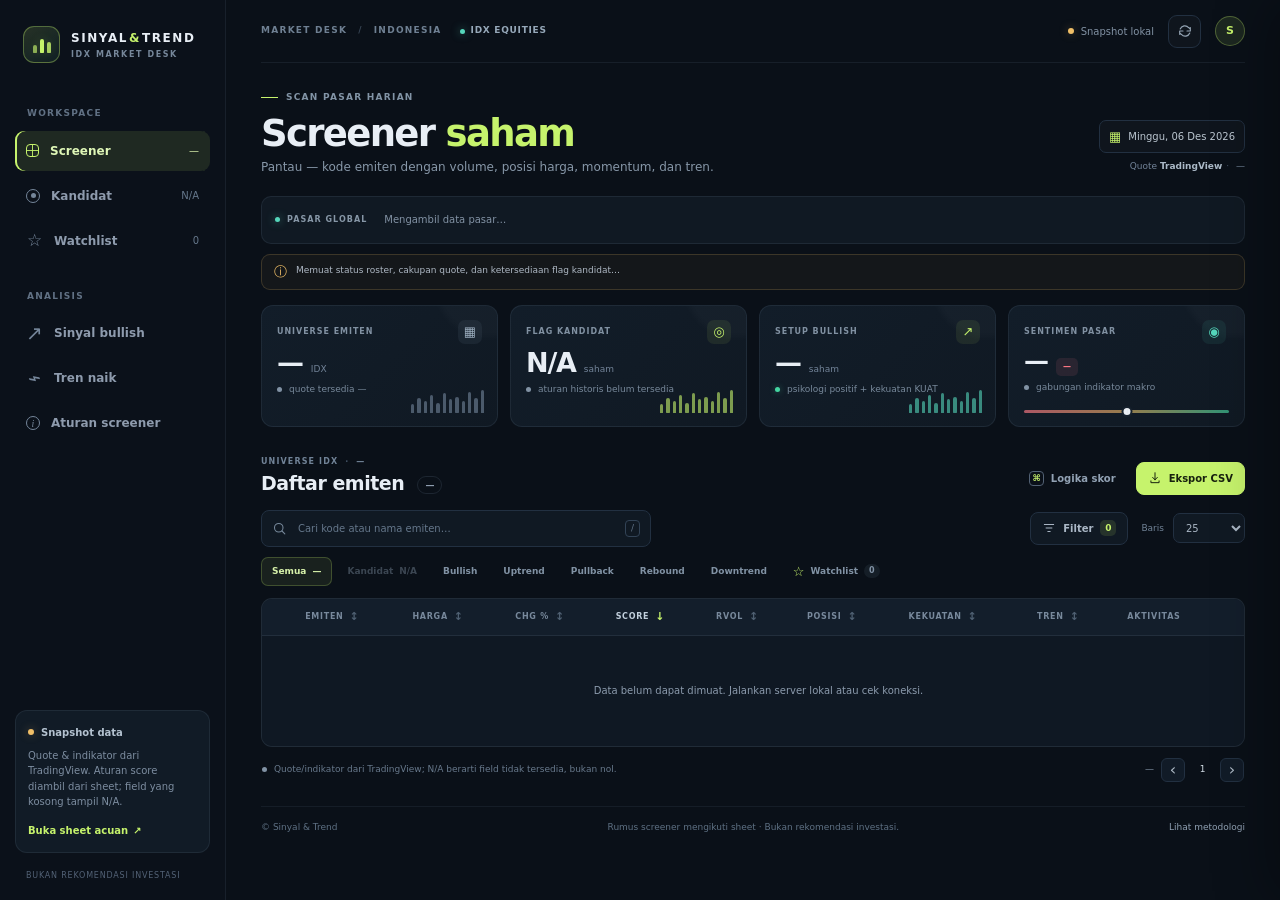
==== index.template.html @ 726db46b "Add files via upload Screener" ====
<!doctype html>
<html lang="id">
<head>
  <meta charset="utf-8">
  <meta name="viewport" content="width=device-width, initial-scale=1">
  <meta name="theme-color" content="#0b1019">
  <title>Sinyal & Trend — Screener Saham IDX</title>
  <link rel="stylesheet" href="styles.css">
</head>
<body>
  <div class="app-shell">
    <aside class="sidebar" aria-label="Navigasi utama">
      <a class="brand" href="#top" aria-label="Sinyal dan Trend, beranda">
        <span class="brand-mark"><span></span><span></span><span></span></span>
        <span class="brand-copy"><strong>SINYAL<span>&</span>TREND</strong><small>IDX MARKET DESK</small></span>
      </a>

      <div class="side-label">WORKSPACE</div>
      <nav class="side-nav">
        <button class="nav-item active" data-nav="all" type="button">
          <span class="nav-icon icon-grid" aria-hidden="true"></span><span>Screener</span><span class="nav-count" id="side-universe">—</span>
        </button>
        <button class="nav-item" id="candidate-nav" data-nav="candidate" type="button">
          <span class="nav-icon icon-target" aria-hidden="true"></span><span>Kandidat</span><span class="nav-count" id="side-candidates">N/A</span>
        </button>
        <button class="nav-item" data-nav="watchlist" type="button">
          <span class="nav-icon icon-star" aria-hidden="true">☆</span><span>Watchlist</span><span class="nav-count" id="side-watchlist">0</span>
        </button>
      </nav>

      <div class="side-label side-label-spaced">ANALISIS</div>
      <nav class="side-nav">
        <button class="nav-item" data-nav="bullish" type="button">
          <span class="nav-icon icon-pulse" aria-hidden="true">↗</span><span>Sinyal bullish</span>
        </button>
        <button class="nav-item" data-nav="uptrend" type="button">
          <span class="nav-icon icon-trend" aria-hidden="true">⌁</span><span>Tren naik</span>
        </button>
        <button class="nav-item" id="rules-open" type="button">
          <span class="nav-icon icon-info" aria-hidden="true">i</span><span>Aturan screener</span>
        </button>
      </nav>

      <div class="sidebar-spacer"></div>
      <div class="sidebar-source">
        <div class="source-heading"><span class="live-dot" id="side-live-dot"></span><span id="side-source-label">Memuat sumber data</span></div>
        <p id="side-source-description">Quote & indikator dari TradingView. Aturan score diambil dari sheet; field yang kosong tampil N/A.</p>
        <button type="button" class="source-link" id="open-source">Buka sheet acuan <span aria-hidden="true">↗</span></button>
      </div>
      <div class="sidebar-foot">BUKAN REKOMENDASI INVESTASI</div>
    </aside>

    <main class="main-content" id="top">
      <header class="topbar">
        <div class="breadcrumbs"><span>MARKET DESK</span><span class="crumb-slash">/</span><span>INDONESIA</span><span class="market-open"><i></i> IDX EQUITIES</span></div>
        <div class="topbar-actions">
          <div class="sync-status" id="sync-status"><span class="status-dot"></span><span id="sync-label">Memuat data…</span></div>
          <button class="icon-button" id="refresh-btn" type="button" title="Segarkan data" aria-label="Segarkan data"><svg viewBox="0 0 24 24" aria-hidden="true"><path d="M20 7v5h-5M4.8 9a7.5 7.5 0 0 1 12.6-2.2L20 9M4 17v-5h5m10.2 3a7.5 7.5 0 0 1-12.6 2.2L4 15"/></svg></button>
          <button class="avatar" type="button" title="Screener pribadi">S</button>
        </div>
      </header>

      <section class="page-heading">
        <div>
          <div class="eyebrow"><span class="eyebrow-line"></span> SCAN PASAR HARIAN</div>
          <h1>Screener <em>saham</em></h1>
          <p class="page-description">Pantau <span id="page-universe">—</span> kode emiten dengan volume, posisi harga, momentum, dan tren.</p>
        </div>
        <div class="heading-meta">
          <div class="date-chip"><span class="calendar-icon" aria-hidden="true">▦</span><span id="today-label">—</span></div>
          <div class="source-caption">Quote <b>TradingView</b><span class="source-separator">·</span> <span id="data-time">—</span></div>
        </div>
      </section>

      <section class="market-strip" aria-label="Ringkasan indeks pasar">
        <div class="market-strip-label"><span class="market-pulse"></span> PASAR GLOBAL</div>
        <div class="market-tickers" id="market-tickers">
          <div class="ticker-loading">Mengambil data pasar…</div>
        </div>
      </section>

      <aside class="data-note" id="data-note" aria-live="polite">
        <span class="data-note-icon" aria-hidden="true">ⓘ</span>
        <p id="data-note-text">Memuat status roster, cakupan quote, dan ketersediaan flag kandidat…</p>
      </aside>

      <section class="overview-grid" aria-label="Ringkasan screener">
        <article class="metric-card">
          <div class="metric-top"><span class="metric-label">UNIVERSE EMITEN</span><span class="metric-icon icon-universe">▦</span></div>
          <div class="metric-main"><strong id="metric-universe">—</strong><span class="metric-unit">IDX</span></div>
          <div class="metric-foot"><span class="metric-indicator neutral"></span><span id="metric-universe-foot">quote tersedia —</span></div>
          <div class="metric-spark spark-slate" aria-hidden="true"><i></i><i></i><i></i><i></i><i></i><i></i><i></i><i></i><i></i><i></i><i></i><i></i></div>
        </article>
        <article class="metric-card">
          <div class="metric-top"><span class="metric-label">FLAG KANDIDAT</span><span class="metric-icon icon-candidate">◎</span></div>
          <div class="metric-main"><strong id="metric-candidates">N/A</strong><span class="metric-unit">saham</span></div>
          <div class="metric-foot"><span class="metric-indicator neutral"></span><span id="metric-candidate-foot">aturan historis belum tersedia</span></div>
          <div class="metric-spark spark-lime" aria-hidden="true"><i></i><i></i><i></i><i></i><i></i><i></i><i></i><i></i><i></i><i></i><i></i><i></i></div>
        </article>
        <article class="metric-card">
          <div class="metric-top"><span class="metric-label">SETUP BULLISH</span><span class="metric-icon icon-bullish">↗</span></div>
          <div class="metric-main"><strong id="metric-bullish">—</strong><span class="metric-unit">saham</span></div>
          <div class="metric-foot"><span class="metric-indicator positive"></span><span>psikologi positif + kekuatan KUAT</span></div>
          <div class="metric-spark spark-teal" aria-hidden="true"><i></i><i></i><i></i><i></i><i></i><i></i><i></i><i></i><i></i><i></i><i></i><i></i></div>
        </article>
        <article class="metric-card sentiment-card">
          <div class="metric-top"><span class="metric-label">SENTIMEN PASAR</span><span class="metric-icon icon-sentiment">◉</span></div>
          <div class="metric-main"><strong id="metric-sentiment-score">—</strong><span class="sentiment-pill" id="metric-sentiment-label">—</span></div>
          <div class="metric-foot"><span class="metric-indicator" id="sentiment-indicator"></span><span id="metric-sentiment-sub">gabungan indikator makro</span></div>
          <div class="sentiment-track"><span id="sentiment-track-fill"></span><i></i></div>
        </article>
      </section>

      <section class="screener-section" id="screener">
        <div class="section-title-row">
          <div>
            <div class="section-kicker">UNIVERSE IDX <span>·</span> <span id="last-refresh-inline">—</span></div>
            <h2>Daftar emiten <span class="result-count" id="result-count">—</span></h2>
          </div>
          <div class="section-actions">
            <button class="button button-quiet" id="rules-open-secondary" type="button"><span class="button-symbol">⌘</span> Logika skor</button>
            <button class="button button-export" id="export-btn" type="button"><svg viewBox="0 0 24 24" aria-hidden="true"><path d="M12 3v12m0 0 4-4m-4 4-4-4M5 17v3h14v-3"/></svg> Ekspor CSV</button>
          </div>
        </div>

        <div class="screener-toolbar">
          <div class="search-box">
            <svg viewBox="0 0 24 24" aria-hidden="true"><circle cx="10.8" cy="10.8" r="6.8"/><path d="m16 16 4.5 4.5"/></svg>
            <input id="search-input" type="search" placeholder="Cari kode atau nama emiten…" autocomplete="off" aria-label="Cari kode atau nama emiten">
            <kbd>/</kbd>
          </div>
          <div class="toolbar-right">
            <button class="button button-filter" id="filters-toggle" type="button" aria-expanded="false"><svg viewBox="0 0 24 24" aria-hidden="true"><path d="M4 6h16M7 12h10m-7 6h4"/></svg> Filter <span class="filter-count" id="filter-count">0</span></button>
            <label class="page-size-label" for="page-size">Baris</label>
            <select id="page-size" class="select-compact" aria-label="Jumlah baris per halaman"><option value="25">25</option><option value="50">50</option><option value="100">100</option></select>
          </div>
        </div>

        <div class="filter-tabs" role="tablist" aria-label="Filter cepat">
          <button class="filter-tab active" data-filter="all" type="button" role="tab" aria-selected="true">Semua <span id="tab-all-count">—</span></button>
          <button class="filter-tab" id="candidate-tab" data-filter="candidate" type="button" role="tab" aria-selected="false" disabled title="Aturan kandidat historis belum tersedia">Kandidat <span id="tab-candidate-count">N/A</span></button>
          <button class="filter-tab" data-filter="bullish" type="button" role="tab" aria-selected="false">Bullish</button>
          <button class="filter-tab" data-filter="uptrend" type="button" role="tab" aria-selected="false">Uptrend</button>
          <button class="filter-tab" data-filter="pullback" type="button" role="tab" aria-selected="false">Pullback</button>
          <button class="filter-tab" data-filter="rebound" type="button" role="tab" aria-selected="false">Rebound</button>
          <button class="filter-tab" data-filter="downtrend" type="button" role="tab" aria-selected="false">Downtrend</button>
          <button class="filter-tab watch-tab" data-filter="watchlist" type="button" role="tab" aria-selected="false"><span>☆</span> Watchlist <span id="tab-watchlist-count">0</span></button>
        </div>

        <div class="advanced-filters" id="advanced-filters" hidden>
          <div class="advanced-head"><div><strong>Filter lanjutan</strong><span>Gabungkan filter untuk mempersempit hasil.</span></div><button id="clear-filters" class="text-button" type="button">Reset semua</button></div>
          <div class="advanced-grid">
            <label class="filter-control"><span>Skor minimum</span><select id="min-score"><option value="0">Semua skor</option><option value="30">30+</option><option value="50">50+</option><option value="70">70+</option></select></label>
            <label class="filter-control"><span>RVOL minimum</span><select id="min-rvol"><option value="0">Semua RVOL</option><option value="0.8">0,8×+</option><option value="1">1,0×+</option><option value="1.5">1,5×+</option><option value="2">2,0×+</option><option value="3">3,0×+</option></select></label>
            <label class="filter-control"><span>Tren MA20/50</span><select id="trend-filter"><option value="all">Semua tren</option><option value="uptrend">Uptrend</option><option value="rebound">Rebound</option><option value="pullback">Pullback</option><option value="downtrend">Downtrend</option></select></label>
            <label class="filter-control"><span>Kekuatan sinyal</span><select id="strength-filter"><option value="all">Semua kekuatan</option><option value="strong">Kuat / sangat kuat</option><option value="medium">Sedang</option><option value="weak">Lemah / sangat lemah</option></select></label>
            <label class="filter-control"><span>Fast trade</span><select id="fast-filter"><option value="all">Semua status</option><option value="hot">Hot scalp (80+)</option><option value="active">Aktif trading (50–79)</option><option value="skip">Skip / sepi (&lt;50)</option></select></label>
            <label class="filter-control"><span>Perubahan harian</span><select id="change-filter"><option value="all">Semua perubahan</option><option value="positive">Naik (&gt;0%)</option><option value="negative">Turun (&lt;0%)</option><option value="flat">Datar (=0%)</option></select></label>
            <label class="filter-check"><input id="close-high-filter" type="checkbox"><span class="checkmark"></span><span>Tutup dekat high</span></label>
          </div>
        </div>

        <div class="table-wrap">
          <table class="stock-table">
            <thead>
              <tr>
                <th class="star-col" aria-label="Watchlist"></th>
                <th><button class="sort-button" data-sort="ticker" type="button">EMITEN <span>↕</span></button></th>
                <th><button class="sort-button" data-sort="price" type="button">HARGA <span>↕</span></button></th>
                <th><button class="sort-button" data-sort="change" type="button">CHG % <span>↕</span></button></th>
                <th><button class="sort-button current-sort" data-sort="score" type="button">SCORE <span>↓</span></button></th>
                <th class="column-rvol"><button class="sort-button" data-sort="rvol" type="button">RVOL <span>↕</span></button></th>
                <th class="column-position"><button class="sort-button" data-sort="position" type="button">POSISI <span>↕</span></button></th>
                <th><button class="sort-button" data-sort="strength" type="button">KEKUATAN <span>↕</span></button></th>
                <th><button class="sort-button" data-sort="trend" type="button">TREN <span>↕</span></button></th>
                <th class="column-activity">AKTIVITAS</th>
                <th class="chevron-col"></th>
              </tr>
            </thead>
            <tbody id="stock-rows">
              <tr><td colspan="11" class="loading-cell"><span class="loader"></span> Memuat data emiten…</td></tr>
            </tbody>
          </table>
          <div class="empty-state" id="empty-state" hidden>
            <span class="empty-icon">⌕</span><strong>Tidak ada saham yang cocok</strong><p>Coba ubah kata kunci atau longgarkan filter.</p><button class="button button-quiet" id="empty-reset" type="button">Reset pencarian & filter</button>
          </div>
        </div>
        <div class="table-footer">
          <div class="table-footnote"><span class="footnote-dot"></span> Quote/indikator dari TradingView; N/A berarti field tidak tersedia, bukan nol.</div>
          <div class="pagination"><span id="page-summary">—</span><button id="prev-page" type="button" aria-label="Halaman sebelumnya">‹</button><span class="page-number" id="page-number">1</span><button id="next-page" type="button" aria-label="Halaman berikutnya">›</button></div>
        </div>
      </section>

      <footer class="app-footer"><span>© <span id="year-label"></span> Sinyal & Trend</span><span>Rumus screener mengikuti sheet · Bukan rekomendasi investasi.</span><button type="button" id="footer-rules">Lihat metodologi</button></footer>
    </main>
  </div>

  <div class="drawer-scrim" id="drawer-scrim" hidden></div>
  <aside class="detail-drawer" id="detail-drawer" aria-label="Detail emiten" aria-hidden="true">
    <div id="detail-content"></div>
  </aside>

  <div class="modal-scrim" id="rules-modal" hidden role="dialog" aria-modal="true" aria-labelledby="rules-title">
    <div class="rules-panel">
      <div class="modal-header"><div><div class="eyebrow"><span class="eyebrow-line"></span> TRANSPARANSI MODEL</div><h2 id="rules-title">Cara kerja screener</h2></div><button class="icon-button modal-close" id="rules-close" type="button" aria-label="Tutup">×</button></div>
      <p class="modal-intro">Baris saham tidak diambil dari 489 contoh di tab <b>APP_EMITEN</b>. Roster sementara berisi 962 kode dari snapshot KSEI 27 Feb 2026 ditambah tujuh IPO 2026; belum dicocokkan satu per satu dengan daftar resmi IDX. Harga, volume, P/E, dan MA diambil dari TradingView; rumus indikator di bawah mengikuti formula yang terbaca pada spreadsheet.</p>
      <div class="rule-list">
        <article class="rule-item"><span class="rule-number">01</span><div><h3>Score · skala 0–100</h3><p><b>40%</b> RVOL (maksimum 3×) + <b>25%</b> posisi harga harian + <b>20%</b> perubahan positif (maksimum 5%) + <b>15%</b> nilai transaksi (maksimum Rp100 miliar). Perubahan negatif tidak mengurangi skor.</p></div></article>
        <article class="rule-item"><span class="rule-number">02</span><div><h3>RVOL & posisi harga</h3><p>RVOL = volume hari ini ÷ average volume 30D. Posisi = (harga − low) ÷ (high − low + 0,001), dibulatkan 2 desimal. Nilai transaksi = harga × volume ÷ 1 miliar. Sumber tidak menyediakan nilai untuk suatu emiten? Kolom terkait tampil N/A dan tidak dipaksa menjadi nol.</p></div></article>
        <article class="rule-item"><span class="rule-number">03</span><div><h3>Psikologi, kekuatan & bullish</h3><p>Label psikologi dan kekuatan memakai ambang RVOL, posisi, perubahan, dan nilai transaksi pada formula sheet. Filter “Bullish” menyalin aturan tampilan SINYAL&amp;TREND: psikologi mengandung Akumulasi/Breakout/Bullish <b>dan</b> kekuatan mengandung KUAT.</p></div></article>
        <article class="rule-item"><span class="rule-number">04</span><div><h3>Fast Trade</h3><p>Skor gabungan volatilitas (hingga 30 poin), harga di atas open (30 poin), dan RVOL (hingga 40 poin). Skor 80+ ditandai Hot Scalp; 50–79 Aktif Trading; di bawah 50 Skip/Sepi.</p></div></article>
        <article class="rule-item"><span class="rule-number">05</span><div><h3>Tren MA20/50 & valuasi</h3><p>Tren mengikuti cabang formula sheet dengan harga terakhir dan MA20/MA50 TradingView. Valuasi menerapkan ambang P/E yang sama, tetapi median dihitung ulang dari P/E positif yang tersedia di scan—bukan dari 489 baris contoh.</p></div></article>
        <article class="rule-item"><span class="rule-number">06</span><div><h3>Flag kandidat & dekat high</h3><p>Formula pembentuk flag kandidat tidak ditemukan pada workbook (yang tersedia hanya nilai historis), jadi count/filter Kandidat ditampilkan N/A alih-alih ditebak. “Close dekat high” pada versi ini adalah aturan transparan: posisi harga ≥98% dari rentang low–high hari ini.</p></div></article>
      </div>
      <div class="rules-caveat"><span>ⓘ</span><p>Scan TradingView terakhir memuat 845 instrumen; 4 tidak cocok dengan roster sementara dan dikecualikan, sehingga 841/962 kode memiliki quote saat snapshot ini. Cakupan dapat berubah. Data dapat tertunda dan bukan rekomendasi investasi; verifikasi kode/quote dengan sumber resmi sebelum mengambil keputusan.</p></div>
    </div>
  </div>

  <script src="app.js" defer></script>
</body>
</html>
---- styles.css ----
:root {
  color-scheme: dark;
  --bg: #0a1018;
  --bg-soft: #0d1520;
  --sidebar: #0b111a;
  --panel: #111b27;
  --panel-2: #141f2d;
  --panel-3: #182535;
  --line: #223041;
  --line-soft: rgba(133, 155, 180, .13);
  --text: #e8eef5;
  --muted: #8c9bad;
  --muted-2: #617184;
  --lime: #c6f36c;
  --lime-strong: #a9e643;
  --teal: #55d6bb;
  --green: #44d5a1;
  --red: #ff7885;
  --amber: #f0bf68;
  --blue: #79b7ff;
  --radius: 15px;
}
* { box-sizing: border-box; }
html { scroll-behavior: smooth; }
body {
  margin: 0;
  background: var(--bg);
  color: var(--text);
  font-family: Inter, ui-sans-serif, system-ui, -apple-system, BlinkMacSystemFont, "Segoe UI", sans-serif;
  font-size: 13px;
  line-height: 1.5;
  -webkit-font-smoothing: antialiased;
}
button, input, select { font: inherit; }
button { color: inherit; }
button:focus-visible, input:focus-visible, select:focus-visible, a:focus-visible { outline: 2px solid var(--lime); outline-offset: 3px; }
.app-shell { min-height: 100vh; }
.sidebar {
  width: 226px;
  position: fixed;
  inset: 0 auto 0 0;
  display: flex;
  flex-direction: column;
  padding: 26px 15px 18px;
  background: var(--sidebar);
  border-right: 1px solid rgba(126, 151, 178, .11);
  z-index: 5;
}
.brand { display: flex; align-items: center; gap: 11px; margin: 0 8px 44px; color: inherit; text-decoration: none; }
.brand-mark { width: 37px; height: 37px; border: 1px solid rgba(198, 243, 108, .35); border-radius: 11px; display: flex; align-items: end; justify-content: center; gap: 3px; padding: 9px 8px; background: linear-gradient(145deg, rgba(198,243,108,.15), rgba(85,214,187,.07)); }
.brand-mark span { display: block; width: 4px; border-radius: 6px 6px 2px 2px; background: var(--lime); box-shadow: 0 0 11px rgba(198,243,108,.23); }
.brand-mark span:nth-child(1) { height: 8px; opacity: .65; }
.brand-mark span:nth-child(2) { height: 14px; }
.brand-mark span:nth-child(3) { height: 11px; opacity: .82; }
.brand-copy { display: flex; flex-direction: column; gap: 2px; }
.brand-copy strong { font-size: 12px; letter-spacing: .13em; font-weight: 760; white-space: nowrap; }
.brand-copy strong span { color: var(--lime); margin: 0 1px; }
.brand-copy small { font-size: 8px; letter-spacing: .2em; color: #76879a; font-weight: 700; }
.side-label { padding: 0 12px; font-size: 9px; font-weight: 740; letter-spacing: .14em; color: #617184; }
.side-label-spaced { margin-top: 29px; }
.side-nav { display: grid; gap: 5px; margin-top: 10px; }
.nav-item { min-height: 40px; width: 100%; display: flex; align-items: center; gap: 11px; border: 0; border-radius: 9px; padding: 0 11px; background: transparent; color: #8e9bad; text-align: left; cursor: pointer; transition: background .18s ease, color .18s ease; }
.nav-item:hover { background: rgba(255,255,255,.045); color: var(--text); }
.nav-item.active { background: rgba(198, 243, 108, .105); color: #dff7b7; box-shadow: inset 2px 0 0 var(--lime); }
.nav-item.active .nav-icon { color: var(--lime); }
.nav-item > span:nth-child(2) { flex: 1; font-size: 12px; font-weight: 550; }
.nav-count { color: #66788c; font-size: 10px; font-variant-numeric: tabular-nums; }
.nav-item.active .nav-count { color: #d3eaa8; }
.nav-icon { width: 17px; height: 17px; display: inline-flex; align-items: center; justify-content: center; color: #75869a; font-size: 15px; }
.icon-grid { position: relative; border: 1.4px solid currentColor; border-radius: 4px; width: 13px; height: 13px; }
.icon-grid::before, .icon-grid::after { content: ""; position: absolute; background: currentColor; opacity: .9; }
.icon-grid::before { width: 1px; height: 11px; left: 5px; top: 0; }
.icon-grid::after { height: 1px; width: 11px; left: 0; top: 5px; }
.icon-target { border: 1.3px solid currentColor; border-radius: 50%; width: 14px; height: 14px; font-size: 9px; }
.icon-target::after { content: ""; position: absolute; width: 5px; height: 5px; background: currentColor; border-radius: 50%; }
.icon-star { font-size: 17px; }
.icon-pulse { font-size: 20px; font-weight: 500; }
.icon-trend { font-size: 21px; transform: rotate(-20deg); }
.icon-info { border: 1px solid currentColor; border-radius: 50%; font-size: 10px; font-family: Georgia, serif; font-style: italic; width: 14px; height: 14px; }
.sidebar-spacer { flex: 1; min-height: 45px; }
.sidebar-source { padding: 14px 12px 13px; background: #111b26; border: 1px solid rgba(133,155,180,.12); border-radius: 12px; }
.source-heading { display: flex; align-items: center; gap: 7px; font-size: 10px; font-weight: 650; color: #b4c2d0; }
.live-dot, .status-dot, .market-pulse, .footnote-dot { width: 6px; height: 6px; border-radius: 50%; background: var(--amber); box-shadow: 0 0 10px rgba(240,191,104,.35); flex: none; }
.live-dot.is-live, .status-dot.is-live { background: var(--green); box-shadow: 0 0 10px rgba(68,213,161,.42); }
.sidebar-source p { margin: 8px 0 10px; color: #7d8da0; font-size: 10px; line-height: 1.55; }
.source-link { display: inline-flex; gap: 5px; padding: 0; background: none; border: 0; color: var(--lime); font-size: 10px; font-weight: 650; cursor: pointer; }
.source-link:hover { color: #e1ffaf; }
.sidebar-foot { margin-top: 17px; padding: 0 11px; color: #536276; font-size: 8px; letter-spacing: .1em; }
.main-content { margin-left: 226px; min-height: 100vh; padding: 0 35px 25px; max-width: 1800px; }
.topbar { min-height: 63px; display: flex; align-items: center; justify-content: space-between; border-bottom: 1px solid rgba(126,151,178,.11); }
.breadcrumbs { display: flex; align-items: center; gap: 11px; color: #6f8093; font-size: 9px; letter-spacing: .14em; font-weight: 690; }
.crumb-slash { color: #384655; }
.market-open { display: inline-flex; align-items: center; gap: 6px; margin-left: 7px; color: #96a8b9; font-size: 9px; letter-spacing: .08em; }
.market-open i { width: 5px; height: 5px; border-radius: 50%; background: var(--teal); box-shadow: 0 0 8px rgba(85,214,187,.55); }
.topbar-actions { display: flex; align-items: center; gap: 14px; }
.sync-status { display: flex; align-items: center; gap: 7px; color: #8292a4; font-size: 10px; }
.status-dot { width: 6px; height: 6px; }
.icon-button { width: 33px; height: 33px; display: inline-flex; align-items: center; justify-content: center; border: 1px solid var(--line); border-radius: 9px; background: rgba(255,255,255,.025); color: #94a4b4; cursor: pointer; transition: all .18s ease; }
.icon-button:hover { border-color: #4c637b; color: var(--lime); background: rgba(198,243,108,.05); }
.icon-button svg, .button svg, .search-box svg { width: 16px; height: 16px; fill: none; stroke: currentColor; stroke-width: 1.7; stroke-linecap: round; stroke-linejoin: round; }
.avatar { border: 1px solid rgba(198,243,108,.3); background: rgba(198,243,108,.1); color: var(--lime); border-radius: 50%; width: 30px; height: 30px; font-size: 11px; font-weight: 700; cursor: default; }
.page-heading { display: flex; align-items: end; justify-content: space-between; padding: 28px 0 20px; }
.eyebrow { color: #8294a6; font-size: 9px; font-weight: 740; letter-spacing: .14em; display: flex; align-items: center; gap: 8px; }
.eyebrow-line { display: inline-block; width: 17px; height: 1px; background: var(--lime); }
h1 { margin: 8px 0 4px; font-size: clamp(28px, 3.2vw, 37px); line-height: 1.12; letter-spacing: -.045em; font-weight: 690; }
h1 em { color: var(--lime); font-style: normal; }
.page-description { color: #8797a8; font-size: 12px; margin: 0; }
.heading-meta { text-align: right; padding-bottom: 2px; }
.date-chip { display: inline-flex; align-items: center; gap: 7px; padding: 6px 9px; background: rgba(255,255,255,.025); border: 1px solid var(--line); border-radius: 7px; color: #bbc6d0; font-size: 10px; }
.calendar-icon { color: var(--lime); font-size: 13px; }
.source-caption { margin-top: 7px; color: #738499; font-size: 9px; }
.source-caption b { color: #abb9c7; font-weight: 600; }
.source-separator { margin: 0 4px; color: #465568; }
.market-strip { min-height: 48px; display: flex; align-items: center; gap: 17px; overflow: hidden; background: #101923; border: 1px solid rgba(132,154,179,.12); border-radius: 10px; padding: 0 13px; }
.market-strip-label { height: 100%; display: flex; align-items: center; gap: 7px; flex: none; color: #8797a7; font-size: 8px; letter-spacing: .13em; font-weight: 720; }
.market-pulse { width: 5px; height: 5px; background: var(--teal); box-shadow: 0 0 8px rgba(85,214,187,.6); }
.market-tickers { display: flex; align-items: center; gap: 0; flex: 1; min-width: 0; overflow-x: auto; scrollbar-width: none; }
.market-tickers::-webkit-scrollbar { display: none; }
.market-ticker { flex: none; display: flex; align-items: center; gap: 8px; padding: 0 14px; min-height: 25px; border-left: 1px solid rgba(132,154,179,.12); }
.market-ticker:first-child { border-left: 1px solid rgba(132,154,179,.12); }
.ticker-name { color: #9eacbb; font-size: 9px; font-weight: 620; white-space: nowrap; }
.ticker-value { color: #d8e0e8; font-size: 10px; font-weight: 620; font-variant-numeric: tabular-nums; white-space: nowrap; }
.ticker-change { font-size: 9px; font-weight: 650; white-space: nowrap; font-variant-numeric: tabular-nums; }
.ticker-change.up { color: var(--green); }
.ticker-change.down { color: var(--red); }
.ticker-change.flat { color: #8797a8; }
.ticker-loading { color: #8292a4; font-size: 10px; white-space: nowrap; }
.overview-grid { display: grid; grid-template-columns: repeat(4, minmax(0, 1fr)); gap: 12px; margin-top: 15px; }
.metric-card { min-height: 122px; padding: 14px 15px 12px; position: relative; overflow: hidden; background: linear-gradient(135deg, #121d29 0%, #101923 100%); border: 1px solid rgba(132,154,179,.12); border-radius: 12px; }
.metric-card::after { content: ""; position: absolute; width: 104px; height: 104px; top: -72px; right: -43px; border-radius: 50%; background: rgba(255,255,255,.025); filter: blur(3px); }
.metric-top { display: flex; justify-content: space-between; align-items: center; position: relative; z-index: 1; }
.metric-label { color: #8191a2; font-size: 8px; letter-spacing: .12em; font-weight: 720; }
.metric-icon { width: 24px; height: 24px; display: flex; align-items: center; justify-content: center; border-radius: 7px; background: rgba(130,153,177,.09); color: #9eb0c1; font-size: 13px; }
.icon-candidate, .icon-bullish { color: var(--lime); background: rgba(198,243,108,.08); }
.icon-sentiment { color: var(--teal); background: rgba(85,214,187,.08); }
.metric-main { display: flex; align-items: baseline; gap: 8px; margin-top: 3px; position: relative; z-index: 1; }
.metric-main strong { font-size: 27px; line-height: 1.15; letter-spacing: -.045em; font-weight: 690; font-variant-numeric: tabular-nums; }
.metric-unit { color: #738499; font-size: 9px; }
.metric-foot { display: flex; align-items: center; gap: 7px; margin-top: 5px; color: #78899b; font-size: 9px; position: relative; z-index: 1; }
.metric-indicator { width: 5px; height: 5px; flex: none; border-radius: 50%; background: #8192a4; }
.metric-indicator.positive { background: var(--green); box-shadow: 0 0 6px rgba(68,213,161,.4); }
.metric-indicator.negative { background: var(--red); box-shadow: 0 0 6px rgba(255,120,133,.35); }
.metric-indicator.neutral { background: #8192a4; }
.metric-spark { position: absolute; bottom: 13px; right: 13px; width: 73px; height: 23px; display: flex; align-items: end; gap: 3px; opacity: .6; }
.metric-spark i { display: block; width: 4px; border-radius: 3px 3px 1px 1px; background: #73869b; height: 42%; }
.metric-spark i:nth-child(2) { height: 66%; }.metric-spark i:nth-child(3) { height: 54%; }.metric-spark i:nth-child(4) { height: 78%; }.metric-spark i:nth-child(5) { height: 44%; }.metric-spark i:nth-child(6) { height: 86%; }.metric-spark i:nth-child(7) { height: 61%; }.metric-spark i:nth-child(8) { height: 72%; }.metric-spark i:nth-child(9) { height: 52%; }.metric-spark i:nth-child(10) { height: 92%; }.metric-spark i:nth-child(11) { height: 67%; }.metric-spark i:nth-child(12) { height: 100%; }
.spark-lime i { background: var(--lime); }.spark-teal i { background: var(--teal); }
.metric-card.sentiment-card { padding-right: 18px; }
.sentiment-card .metric-main strong { font-size: 25px; }
.sentiment-pill { display: inline-flex; align-items: center; padding: 3px 7px; border-radius: 5px; color: var(--red); background: rgba(255,120,133,.1); font-size: 8px; font-weight: 750; letter-spacing: .06em; }
.sentiment-pill.positive { color: var(--green); background: rgba(68,213,161,.1); }
.sentiment-pill.neutral { color: var(--amber); background: rgba(240,191,104,.1); }
.sentiment-track { position: absolute; left: 15px; right: 15px; bottom: 13px; height: 3px; border-radius: 3px; background: linear-gradient(90deg, rgba(255,120,133,.65), rgba(240,191,104,.6) 50%, rgba(68,213,161,.65)); }
.sentiment-track span { position: absolute; width: 7px; height: 7px; border-radius: 50%; left: 50%; top: -2px; background: #e9edf2; box-shadow: 0 0 0 2px #15202c; transform: translateX(-50%); transition: left .3s ease; }
.sentiment-track i { position: absolute; left: 50%; top: -1px; height: 5px; border-left: 1px solid rgba(219,228,235,.5); }
.screener-section { margin-top: 29px; }
.section-title-row { display: flex; align-items: end; justify-content: space-between; gap: 18px; margin-bottom: 15px; }
.section-kicker { color: #718397; font-size: 8px; font-weight: 740; letter-spacing: .14em; }
.section-kicker > span:first-child { color: #425265; padding: 0 3px; }
.section-title-row h2 { margin: 4px 0 0; font-size: 19px; line-height: 1.2; letter-spacing: -.025em; font-weight: 650; }
.result-count { margin-left: 7px; vertical-align: 2px; padding: 3px 7px; border: 1px solid rgba(132,154,179,.16); border-radius: 20px; color: #92a2b4; font-size: 9px; font-weight: 600; letter-spacing: 0; }
.section-actions { display: flex; gap: 8px; }
.button { display: inline-flex; align-items: center; justify-content: center; gap: 7px; min-height: 33px; padding: 0 11px; border-radius: 8px; border: 1px solid var(--line); background: #111b27; color: #aab7c5; font-size: 10px; font-weight: 600; cursor: pointer; transition: all .16s ease; white-space: nowrap; }
.button:hover { border-color: #53677b; color: var(--text); background: #172332; }
.button-quiet { background: transparent; border-color: transparent; color: #92a2b4; }
.button-quiet:hover { border-color: var(--line); }
.button-symbol { display: inline-flex; align-items: center; justify-content: center; width: 15px; height: 15px; border: 1px solid #526174; border-radius: 4px; color: var(--lime); font-size: 9px; }
.button-export { color: #18210f; border-color: var(--lime); background: var(--lime); font-weight: 760; }
.button-export:hover { background: #d7ffa0; border-color: #d7ffa0; color: #18210f; }
.button-export svg { width: 14px; height: 14px; }
.screener-toolbar { display: flex; align-items: center; justify-content: space-between; gap: 12px; margin-bottom: 10px; }
.search-box { height: 37px; display: flex; align-items: center; gap: 9px; width: min(390px, 55%); padding: 0 10px; border: 1px solid var(--line); border-radius: 8px; background: #101923; color: #77899b; transition: border .18s ease, box-shadow .18s ease; }
.search-box:focus-within { border-color: rgba(198,243,108,.55); box-shadow: 0 0 0 3px rgba(198,243,108,.06); }
.search-box svg { width: 15px; height: 15px; flex: none; }
.search-box input { min-width: 0; flex: 1; outline: 0; border: 0; background: transparent; color: var(--text); font-size: 10px; }
.search-box input::placeholder { color: #65778b; }
.search-box kbd { border: 1px solid #324356; border-radius: 4px; padding: 1px 5px; color: #607286; font-size: 9px; font-family: inherit; }
.toolbar-right { display: flex; align-items: center; gap: 9px; }
.button-filter { background: #101923; }
.button-filter svg { width: 14px; height: 14px; }
.filter-count { min-width: 16px; height: 16px; padding: 0 4px; display: inline-flex; align-items: center; justify-content: center; border-radius: 5px; background: rgba(198,243,108,.12); color: var(--lime); font-size: 9px; }
.page-size-label { color: #718397; font-size: 9px; margin-left: 4px; }
.select-compact { height: 30px; padding: 0 22px 0 8px; border: 1px solid var(--line); border-radius: 7px; background: #101923; color: #aab7c5; font-size: 10px; cursor: pointer; }
.filter-tabs { display: flex; align-items: center; gap: 4px; overflow-x: auto; padding-bottom: 1px; margin-bottom: 11px; scrollbar-width: none; }
.filter-tabs::-webkit-scrollbar { display: none; }
.filter-tab { display: inline-flex; align-items: center; gap: 6px; min-height: 29px; padding: 0 10px; border: 1px solid transparent; border-radius: 7px; background: transparent; color: #8192a4; font-size: 9px; font-weight: 590; cursor: pointer; transition: all .15s ease; white-space: nowrap; }
.filter-tab > span:not(:first-child) { padding: 1px 5px; background: rgba(132,154,179,.1); border-radius: 10px; color: #8293a6; font-size: 8px; }
.filter-tab:hover { color: #d7e0e9; background: rgba(255,255,255,.035); }
.filter-tab.active { border-color: rgba(198,243,108,.22); background: rgba(198,243,108,.08); color: #d7f1aa; }
.filter-tab.active > span:not(:first-child) { background: rgba(198,243,108,.14); color: var(--lime); }
.watch-tab > span:first-child { color: var(--lime); font-size: 13px; }
.advanced-filters { margin: 0 0 12px; padding: 13px 14px 14px; border: 1px solid rgba(132,154,179,.15); border-radius: 10px; background: #101923; animation: panel-in .16s ease; }
.advanced-filters[hidden] { display: none; }
@keyframes panel-in { from { opacity: 0; transform: translateY(-4px); } to { opacity: 1; transform: translateY(0); } }
.advanced-head { display: flex; align-items: center; justify-content: space-between; margin-bottom: 12px; }
.advanced-head > div { display: flex; align-items: baseline; gap: 9px; }
.advanced-head strong { font-size: 11px; font-weight: 650; }
.advanced-head span { color: #74869a; font-size: 9px; }
.text-button { background: transparent; border: 0; color: var(--lime); font-size: 9px; cursor: pointer; }
.text-button:hover { color: #e2ffa9; }
.advanced-grid { display: grid; grid-template-columns: repeat(6, minmax(110px,1fr)) auto; align-items: end; gap: 10px; }
.filter-control { display: grid; gap: 5px; }
.filter-control > span { color: #8191a3; font-size: 9px; }
.filter-control select { width: 100%; height: 31px; border: 1px solid #2b3948; border-radius: 6px; padding: 0 8px; outline: 0; background: #0d1520; color: #c1ccd7; font-size: 9px; }
.filter-control select:focus { border-color: rgba(198,243,108,.55); }
.filter-check { display: flex; align-items: center; gap: 7px; min-height: 31px; padding: 0 4px; white-space: nowrap; color: #a7b5c3; font-size: 9px; cursor: pointer; }
.filter-check input { position: absolute; opacity: 0; }
.checkmark { width: 14px; height: 14px; display: inline-flex; border: 1px solid #46576b; border-radius: 4px; background: #0c141e; }
.filter-check input:checked + .checkmark { background: var(--lime); border-color: var(--lime); }
.filter-check input:checked + .checkmark::after { content: "✓"; margin: -1px auto 0; color: #17200f; font-size: 10px; font-weight: 800; }
.table-wrap { overflow-x: auto; border: 1px solid rgba(132,154,179,.14); border-radius: 11px; background: #0f1823; scrollbar-color: #354558 #101923; scrollbar-width: thin; }
.stock-table { border-collapse: separate; border-spacing: 0; width: 100%; min-width: 990px; text-align: left; }
.stock-table thead { background: #131e2b; }
.stock-table th { height: 37px; padding: 0 10px; border-bottom: 1px solid rgba(132,154,179,.13); color: #78899c; font-size: 8px; letter-spacing: .09em; font-weight: 720; white-space: nowrap; }
.stock-table th:first-child { padding-left: 13px; }
.sort-button { display: inline-flex; align-items: center; gap: 6px; padding: 0; background: transparent; border: 0; color: inherit; letter-spacing: inherit; font: inherit; cursor: pointer; }
.sort-button span { color: #4f6072; font-size: 11px; }
.sort-button:hover, .sort-button.current-sort { color: #c2d0dd; }
.sort-button.current-sort span { color: var(--lime); }
.stock-table td { height: 57px; padding: 7px 10px; border-bottom: 1px solid rgba(132,154,179,.075); color: #b7c4d0; font-size: 10px; white-space: nowrap; }
.stock-table tbody tr { cursor: pointer; transition: background .12s ease; }
.stock-table tbody tr:hover { background: rgba(198,243,108,.045); }
.stock-table tbody tr:last-child td { border-bottom: 0; }
.stock-table td:first-child { padding-left: 13px; }
.star-cell { width: 29px; }
.star-button { width: 21px; height: 23px; padding: 0; display: inline-flex; align-items: center; justify-content: center; background: transparent; border: 0; color: #4e6174; font-size: 16px; cursor: pointer; transition: color .15s ease, transform .15s ease; }
.star-button:hover { color: #d9f3a8; transform: scale(1.12); }
.star-button.is-saved { color: var(--lime); }
.stock-identity { display: flex; flex-direction: column; gap: 3px; }
.stock-ticker-line { display: flex; align-items: center; gap: 6px; }
.ticker-code { color: #e1e8ef; font-size: 11px; font-weight: 720; letter-spacing: .02em; }
.stock-name { max-width: 205px; overflow: hidden; text-overflow: ellipsis; color: #718397; font-size: 9px; }
.candidate-chip { padding: 1px 5px; border: 1px solid rgba(198,243,108,.18); border-radius: 4px; background: rgba(198,243,108,.08); color: var(--lime); font-size: 7px; letter-spacing: .04em; text-transform: uppercase; font-weight: 740; }
.price-main { color: #e3eaf0; font-size: 11px; font-weight: 650; font-variant-numeric: tabular-nums; }
.price-sub { display: block; margin-top: 2px; color: #66788b; font-size: 8px; }
.change-value { display: inline-flex; align-items: center; gap: 4px; padding: 4px 6px; border-radius: 5px; font-size: 9px; font-weight: 700; font-variant-numeric: tabular-nums; }
.change-value.up { color: var(--green); background: rgba(68,213,161,.085); }
.change-value.down { color: var(--red); background: rgba(255,120,133,.085); }
.change-value.flat { color: #a0adba; background: rgba(132,154,179,.08); }
.score-cell { min-width: 107px; }
.score-head { display: flex; align-items: center; justify-content: space-between; gap: 8px; }
.score-value { color: #e4ecf3; font-size: 10px; font-weight: 700; font-variant-numeric: tabular-nums; }
.score-track { height: 3px; width: 61px; border-radius: 3px; background: #283647; overflow: hidden; }
.score-track i { display: block; height: 100%; border-radius: inherit; background: linear-gradient(90deg, #79c96e, var(--lime)); }
.rvol-value { color: #c4d0da; font-size: 10px; font-variant-numeric: tabular-nums; }
.rvol-value.hot { color: var(--lime); font-weight: 700; }
.position-wrap { display: flex; align-items: center; gap: 7px; }
.position-track { width: 43px; height: 3px; border-radius: 3px; background: #2a3948; overflow: hidden; }
.position-track i { display: block; height: 100%; border-radius: 3px; background: #58d6b5; }
.position-value { width: 26px; color: #91a1b1; font-size: 9px; font-variant-numeric: tabular-nums; }
.badge { max-width: 143px; display: inline-flex; align-items: center; gap: 4px; padding: 4px 7px; border: 1px solid transparent; border-radius: 5px; font-size: 8px; font-weight: 670; overflow: hidden; text-overflow: ellipsis; }
.badge-positive { border-color: rgba(68,213,161,.14); color: #69d9ad; background: rgba(68,213,161,.075); }
.badge-negative { border-color: rgba(255,120,133,.14); color: #fa9099; background: rgba(255,120,133,.075); }
.badge-neutral { border-color: rgba(240,191,104,.14); color: #e3bd74; background: rgba(240,191,104,.075); }
.badge-muted { border-color: rgba(132,154,179,.12); color: #92a2b3; background: rgba(132,154,179,.065); }
.badge-blue { border-color: rgba(121,183,255,.16); color: #91c4ff; background: rgba(121,183,255,.07); }
.activity-cell { max-width: 151px; overflow: hidden; text-overflow: ellipsis; color: #8d9dad !important; font-size: 9px !important; }
.row-chevron { color: #536579; font-size: 16px; text-align: right; padding-right: 13px !important; }
.loading-cell { text-align: center; height: 110px !important; color: #8c9bad !important; }
.loader { display: inline-block; width: 13px; height: 13px; border: 1.5px solid #36485b; border-top-color: var(--lime); border-radius: 50%; margin-right: 8px; vertical-align: -3px; animation: spin .8s linear infinite; }
@keyframes spin { to { transform: rotate(360deg); } }
.empty-state { display: flex; flex-direction: column; align-items: center; justify-content: center; min-height: 240px; text-align: center; color: #8798aa; }
.empty-state[hidden] { display: none; }
.empty-icon { color: #607488; font-size: 31px; line-height: 1; margin-bottom: 10px; }
.empty-state strong { color: #d4dee7; font-size: 12px; }
.empty-state p { margin: 5px 0 13px; font-size: 10px; }
.table-footer { display: flex; justify-content: space-between; align-items: center; gap: 12px; padding: 11px 1px 0; }
.table-footnote { display: flex; align-items: center; gap: 7px; color: #68798c; font-size: 9px; }
.footnote-dot { width: 5px; height: 5px; background: #8192a4; box-shadow: none; }
.pagination { display: flex; align-items: center; gap: 7px; color: #8292a4; font-size: 9px; }
.pagination button { width: 24px; height: 24px; display: inline-flex; align-items: center; justify-content: center; border: 1px solid var(--line); border-radius: 6px; background: #111b27; color: #afbbc7; font-size: 16px; cursor: pointer; }
.pagination button:hover:not(:disabled) { border-color: #53677b; color: var(--lime); }
.pagination button:disabled { opacity: .4; cursor: default; }
.page-number { min-width: 21px; text-align: center; color: #d4dee7; }
.app-footer { display: flex; align-items: center; justify-content: space-between; gap: 15px; margin-top: 24px; padding-top: 14px; border-top: 1px solid rgba(126,151,178,.1); color: #5e7083; font-size: 9px; }
.app-footer button { padding: 0; border: 0; background: transparent; color: #90a1b3; font-size: 9px; cursor: pointer; }
.app-footer button:hover { color: var(--lime); }

/* Detail drawer */
.drawer-scrim, .modal-scrim { position: fixed; inset: 0; background: rgba(3, 7, 12, .65); z-index: 20; backdrop-filter: blur(3px); }
.drawer-scrim[hidden], .modal-scrim[hidden] { display: none; }
.detail-drawer { position: fixed; z-index: 21; top: 0; right: 0; height: 100vh; width: min(440px, 92vw); padding: 0; background: #0e1722; border-left: 1px solid rgba(132,154,179,.2); box-shadow: -18px 0 54px rgba(0,0,0,.32); transform: translateX(102%); transition: transform .25s cubic-bezier(.2,.75,.2,1); overflow-y: auto; scrollbar-width: thin; scrollbar-color: #34465b #0e1722; }
.detail-drawer.open { transform: translateX(0); }
.detail-drawer[aria-hidden="true"] { pointer-events: none; }
.detail-header { padding: 22px 23px 19px; border-bottom: 1px solid rgba(132,154,179,.13); background: linear-gradient(135deg, rgba(198,243,108,.045), transparent 70%); }
.drawer-topline { display: flex; align-items: center; justify-content: space-between; }
.drawer-label { color: #74869a; font-size: 8px; font-weight: 750; letter-spacing: .15em; }
.drawer-close { width: 29px; height: 29px; border: 1px solid #2d3b4a; border-radius: 7px; background: #131e2a; color: #aab7c4; font-size: 17px; cursor: pointer; }
.drawer-close:hover { color: var(--lime); border-color: #52677c; }
.drawer-stock-title { margin: 20px 0 0; display: flex; align-items: center; gap: 10px; }
.drawer-ticker { color: #f0f4f7; font-size: 24px; letter-spacing: -.035em; font-weight: 720; }
.drawer-company { margin-top: 2px; color: #8a9bad; font-size: 10px; }
.drawer-candidate { margin-left: auto; }
.drawer-price-line { display: flex; align-items: baseline; gap: 9px; margin-top: 14px; }
.drawer-price { color: #f2f5f7; font-size: 25px; line-height: 1; font-weight: 670; letter-spacing: -.04em; font-variant-numeric: tabular-nums; }
.drawer-overview { display: grid; grid-template-columns: 1fr 1fr; gap: 8px; padding: 17px 22px 5px; }
.detail-mini-card { min-height: 69px; padding: 10px 11px; border: 1px solid rgba(132,154,179,.13); border-radius: 9px; background: #121d29; }
.detail-mini-card span { display: block; color: #7e90a3; font-size: 8px; letter-spacing: .08em; text-transform: uppercase; }
.detail-mini-card strong { display: block; margin-top: 4px; color: #e0e8ef; font-size: 16px; font-weight: 680; font-variant-numeric: tabular-nums; }
.detail-mini-card small { color: #718397; font-size: 8px; margin-left: 4px; font-weight: 500; }
.detail-section { padding: 17px 22px; border-top: 1px solid rgba(132,154,179,.1); }
.detail-section-title { display: flex; justify-content: space-between; align-items: center; margin-bottom: 12px; color: #d2dce5; font-size: 10px; font-weight: 660; }
.detail-section-title small { color: #718397; font-size: 8px; font-weight: 450; }
.detail-signal-row { display: flex; align-items: center; justify-content: space-between; gap: 12px; padding: 7px 0; border-bottom: 1px solid rgba(132,154,179,.07); }
.detail-signal-row:last-child { border-bottom: 0; }
.signal-row-copy { flex: 1; min-width: 0; }
.signal-row-copy strong { display: block; color: #aebbc8; font-size: 9px; font-weight: 560; }
.signal-row-copy small { color: #687b8f; font-size: 8px; }
.signal-score { min-width: 34px; color: #d9e2e9; font-size: 9px; text-align: right; font-variant-numeric: tabular-nums; }
.signal-bar { width: 83px; height: 3px; background: #273748; border-radius: 3px; overflow: hidden; }
.signal-bar i { display: block; height: 100%; background: linear-gradient(90deg, #51bd93, var(--lime)); border-radius: inherit; }
.detail-metric-grid { display: grid; grid-template-columns: 1fr 1fr; gap: 0 14px; }
.detail-metric { display: flex; justify-content: space-between; gap: 8px; padding: 9px 0; border-bottom: 1px solid rgba(132,154,179,.07); }
.detail-metric span { color: #7d8fa2; font-size: 9px; }
.detail-metric strong { color: #c9d4df; font-size: 9px; font-weight: 600; text-align: right; }
.detail-callout { margin: 16px 22px 22px; padding: 11px 12px; border: 1px solid rgba(198,243,108,.13); border-radius: 8px; color: #8e9ead; background: rgba(198,243,108,.045); font-size: 9px; line-height: 1.55; }
.detail-callout b { color: #cbe89a; font-weight: 620; }

/* Methodology modal */
.modal-scrim { z-index: 30; display: flex; align-items: center; justify-content: center; padding: 24px; overflow-y: auto; }
.rules-panel { width: min(650px, 100%); max-height: min(850px, 92vh); overflow-y: auto; border: 1px solid rgba(132,154,179,.22); border-radius: 15px; padding: 22px 24px 20px; background: #111b27; box-shadow: 0 30px 90px rgba(0,0,0,.5); scrollbar-width: thin; scrollbar-color: #35475b #111b27; animation: modal-in .18s ease; }
@keyframes modal-in { from { opacity: .5; transform: translateY(5px) scale(.99); } to { opacity: 1; transform: translateY(0) scale(1); } }
.modal-header { display: flex; justify-content: space-between; align-items: start; }
.modal-header h2 { margin: 7px 0 0; font-size: 22px; letter-spacing: -.03em; }
.modal-close { font-size: 20px; }
.modal-intro { margin: 13px 0 17px; color: #91a1b1; font-size: 10px; line-height: 1.7; }
.modal-intro b { color: #d4e3ec; }
.rule-list { border-top: 1px solid rgba(132,154,179,.13); }
.rule-item { display: grid; grid-template-columns: 33px 1fr; gap: 10px; padding: 13px 1px; border-bottom: 1px solid rgba(132,154,179,.1); }
.rule-number { color: var(--lime); font-size: 9px; font-weight: 750; letter-spacing: .08em; padding-top: 2px; }
.rule-item h3 { margin: 0 0 4px; color: #dce5ec; font-size: 10px; font-weight: 680; }
.rule-item p { margin: 0; color: #8799aa; font-size: 9px; line-height: 1.65; }
.rule-item p b { color: #c8d7e1; }
.rules-caveat { display: flex; align-items: start; gap: 9px; margin-top: 15px; padding: 10px 11px; background: rgba(240,191,104,.06); border: 1px solid rgba(240,191,104,.15); border-radius: 8px; color: var(--amber); }
.rules-caveat > span { font-size: 13px; line-height: 1.2; }
.rules-caveat p { margin: 0; color: #a69778; font-size: 8px; line-height: 1.65; }

@media (min-width: 1600px) {
  .main-content { padding-left: 43px; padding-right: 43px; }
  .overview-grid { gap: 15px; }
  .metric-card { padding: 16px 18px 13px; min-height: 130px; }
  .stock-table td { height: 60px; }
}
@media (max-width: 1180px) {
  .main-content { padding-left: 24px; padding-right: 24px; }
  .overview-grid { grid-template-columns: repeat(2, minmax(0,1fr)); }
  .advanced-grid { grid-template-columns: repeat(4, minmax(115px,1fr)); }
  .market-strip { gap: 11px; }
  .market-ticker { padding: 0 10px; }
}
@media (max-width: 900px) {
  .sidebar { width: 70px; padding: 20px 9px 14px; align-items: center; }
  .brand { margin: 0 0 36px; }
  .brand-copy, .side-label, .nav-item > span:nth-child(2), .nav-count, .sidebar-source, .sidebar-foot { display: none; }
  .side-nav { width: 100%; }
  .nav-item { justify-content: center; padding: 0; }
  .nav-icon { width: 19px; }
  .side-label-spaced { display: none; }
  .main-content { margin-left: 70px; padding-left: 20px; padding-right: 20px; }
  .advanced-grid { grid-template-columns: repeat(3, minmax(110px,1fr)); }
}
@media (max-width: 620px) {
  .sidebar { position: sticky; inset: 0 0 auto; width: 100%; height: 58px; min-height: 58px; flex-direction: row; justify-content: space-between; padding: 0 13px; border-right: 0; border-bottom: 1px solid rgba(126,151,178,.11); }
  .brand { margin: 0; }
  .brand-mark { width: 31px; height: 31px; border-radius: 9px; padding: 7px; }
  .brand-copy { display: flex; }
  .brand-copy strong { font-size: 10px; }
  .brand-copy small { font-size: 7px; }
  .sidebar .side-nav { display: flex; flex-direction: row; width: auto; margin: 0; gap: 4px; }
  .sidebar .side-nav:nth-of-type(2) { display: none; }
  .sidebar .nav-item { min-width: 35px; width: 35px; min-height: 35px; border-radius: 8px; }
  .sidebar .nav-item > span:nth-child(2), .sidebar .nav-count { display: none; }
  .sidebar .nav-item.active { box-shadow: inset 0 -2px 0 var(--lime); }
  .sidebar-spacer, .side-label, .side-label-spaced, .sidebar-source, .sidebar-foot { display: none; }
  .app-shell { display: block; }
  .main-content { margin-left: 0; padding: 0 14px 19px; }
  .topbar { min-height: 46px; border-bottom: 0; }
  .breadcrumbs { font-size: 8px; gap: 7px; }
  .market-open { display: none; }
  .topbar-actions { gap: 8px; }
  .sync-status { max-width: 102px; overflow: hidden; white-space: nowrap; font-size: 8px; }
  .avatar { width: 27px; height: 27px; }
  .icon-button { width: 29px; height: 29px; }
  .page-heading { padding: 18px 0 15px; align-items: start; }
  h1 { font-size: 28px; }
  .page-description { max-width: 295px; font-size: 10px; line-height: 1.55; }
  .heading-meta { display: none; }
  .market-strip { min-height: 43px; padding: 0 9px; gap: 9px; }
  .market-strip-label { font-size: 7px; }
  .market-ticker { padding: 0 9px; }
  .ticker-name { font-size: 8px; }
  .ticker-value { font-size: 9px; }
  .ticker-change { font-size: 8px; }
  .overview-grid { grid-template-columns: repeat(2,minmax(0,1fr)); gap: 8px; margin-top: 9px; }
  .metric-card { min-height: 106px; padding: 11px 11px 10px; }
  .metric-label { font-size: 7px; letter-spacing: .09em; }
  .metric-icon { width: 21px; height: 21px; font-size: 11px; }
  .metric-main strong { font-size: 23px; }
  .metric-foot { max-width: 100%; font-size: 8px; }
  .metric-spark { right: 8px; bottom: 10px; transform: scale(.72); transform-origin: right bottom; }
  .sentiment-card .metric-main strong { font-size: 21px; }
  .screener-section { margin-top: 22px; }
  .section-title-row { align-items: start; margin-bottom: 11px; }
  .section-title-row h2 { font-size: 17px; }
  .section-actions { gap: 4px; }
  .section-actions .button-quiet { display: none; }
  .button-export { min-height: 30px; padding: 0 8px; font-size: 9px; }
  .screener-toolbar { align-items: stretch; gap: 7px; }
  .search-box { width: 100%; height: 35px; }
  .search-box kbd { display: none; }
  .toolbar-right { gap: 0; }
  .button-filter { width: 34px; height: 35px; min-height: 35px; padding: 0; font-size: 0; gap: 0; }
  .button-filter svg { width: 15px; height: 15px; }
  .filter-count { margin-left: 2px; width: 13px; min-width: 13px; height: 13px; font-size: 7px; }
  .page-size-label, .select-compact { display: none; }
  .filter-tabs { margin-right: -14px; padding-right: 14px; margin-bottom: 9px; }
  .filter-tab { min-height: 27px; padding: 0 8px; font-size: 8px; }
  .advanced-filters { padding: 11px; }
  .advanced-head { align-items: start; }
  .advanced-head > div { display: grid; gap: 2px; }
  .advanced-grid { grid-template-columns: repeat(2,minmax(0,1fr)); gap: 9px; }
  .filter-control select { height: 30px; }
  .table-wrap { border-radius: 9px; }
  .stock-table { min-width: 870px; }
  .stock-table th { height: 34px; }
  .stock-table td { height: 53px; padding: 6px 8px; }
  .stock-name { max-width: 156px; }
  .column-activity { display: none; }
  .stock-table th.column-activity, .stock-table td.column-activity { display: none; }
  .table-footer { align-items: start; flex-direction: column; }
  .table-footnote { font-size: 8px; }
  .pagination { align-self: end; }
  .app-footer { flex-wrap: wrap; gap: 6px 14px; font-size: 8px; }
  .app-footer span:nth-child(2) { order: 3; flex-basis: 100%; }
  .rules-panel { padding: 18px 16px; }
  .rule-item { grid-template-columns: 25px 1fr; }
}

.icon-button.is-spinning svg { animation: spin .8s linear infinite; }
.button-filter.has-filters { border-color: rgba(198,243,108,.35); color: #d7f1aa; }
.app-toast { position: fixed; z-index: 50; left: 50%; bottom: 24px; padding: 10px 14px; transform: translate(-50%, 10px); opacity: 0; pointer-events: none; border: 1px solid rgba(198,243,108,.24); border-radius: 8px; background: #172431; color: #deebf4; box-shadow: 0 10px 36px rgba(0,0,0,.35); font-size: 10px; transition: opacity .18s ease, transform .18s ease; }
.app-toast.show { transform: translate(-50%, 0); opacity: 1; }

.data-note { display: flex; align-items: flex-start; gap: 9px; margin-top: 10px; padding: 9px 12px; border: 1px solid rgba(240,191,104,.18); border-radius: 9px; background: rgba(240,191,104,.045); color: #aeb8c4; }
.data-note-icon { flex: none; color: var(--amber); font-size: 13px; line-height: 1.25; }
.data-note p { margin: 0; font-size: 9px; line-height: 1.55; }
.nav-item:disabled, .filter-tab:disabled { opacity: .42; cursor: not-allowed; }
.nav-item:disabled:hover, .filter-tab:disabled:hover { background: transparent; color: inherit; }
.score-na { color: #77889b; font-size: 9px; font-variant-numeric: tabular-nums; }
.position-track.is-missing { background: repeating-linear-gradient(135deg, #263444 0 3px, #1b2937 3px 6px); }
.position-track.is-missing i { background: transparent; }
.signal-bar.is-missing { background: repeating-linear-gradient(135deg, #2a3948 0 3px, #1c2937 3px 6px); }
.signal-bar.is-missing i { background: transparent; }
@media (max-width: 620px) {
  .data-note { margin-top: 8px; padding: 8px 9px; }
  .data-note p { font-size: 8px; }
}
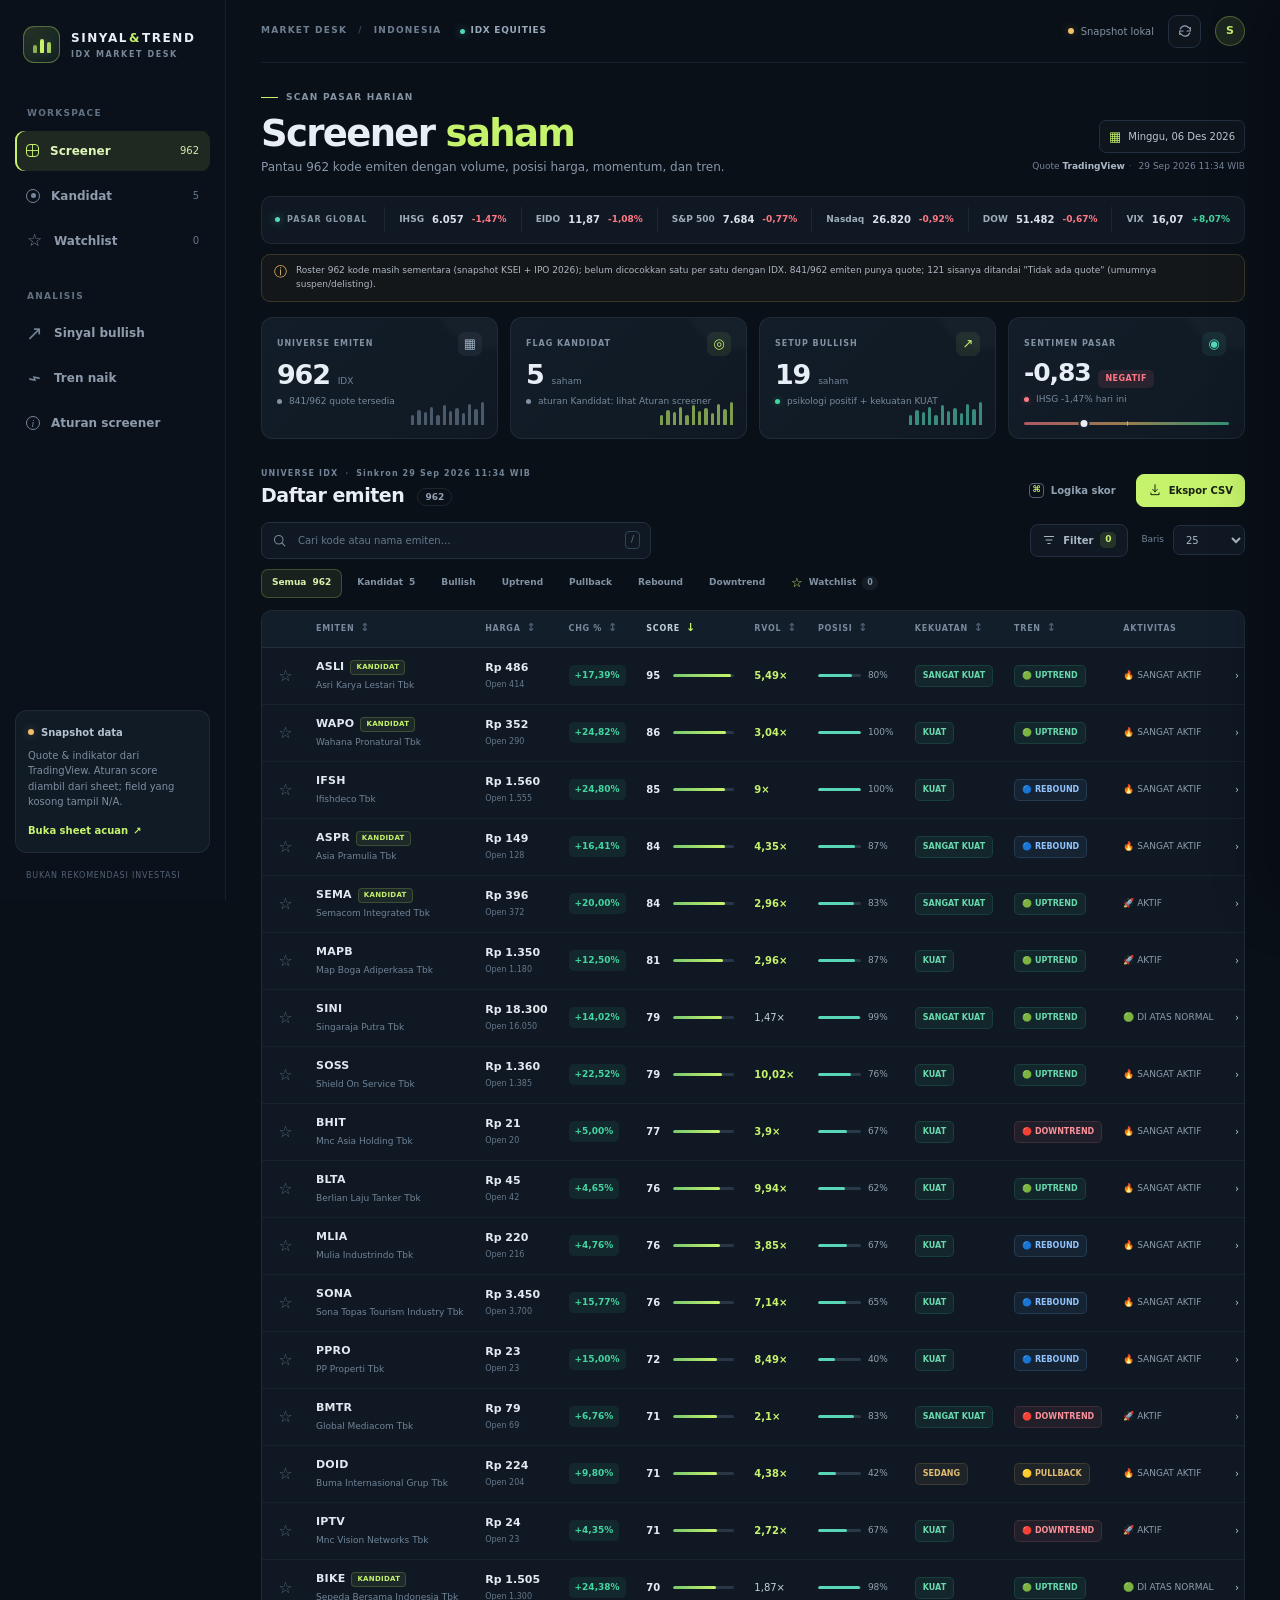
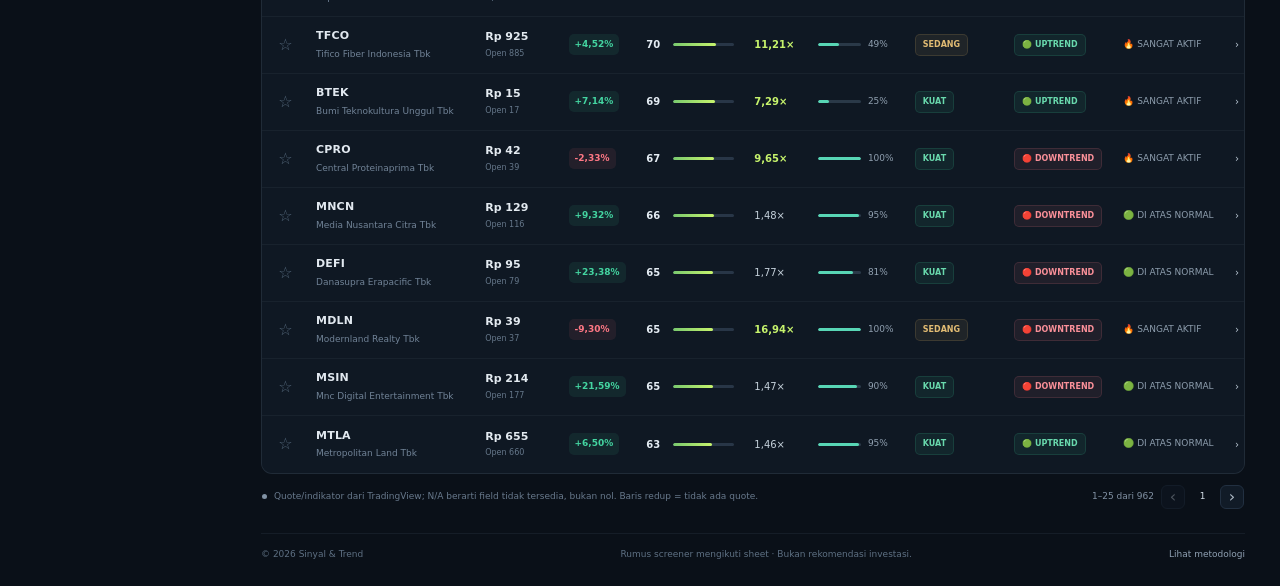
==== commit a9f8d99c: "Add files via upload" ====
--- a/index.template.html
+++ b/index.template.html
@@ -94,7 +94,7 @@
         <article class="metric-card">
           <div class="metric-top"><span class="metric-label">FLAG KANDIDAT</span><span class="metric-icon icon-candidate">◎</span></div>
           <div class="metric-main"><strong id="metric-candidates">N/A</strong><span class="metric-unit">saham</span></div>
-          <div class="metric-foot"><span class="metric-indicator neutral"></span><span id="metric-candidate-foot">aturan historis belum tersedia</span></div>
+          <div class="metric-foot"><span class="metric-indicator neutral"></span><span id="metric-candidate-foot">aturan Kandidat</span></div>
           <div class="metric-spark spark-lime" aria-hidden="true"><i></i><i></i><i></i><i></i><i></i><i></i><i></i><i></i><i></i><i></i><i></i><i></i></div>
         </article>
         <article class="metric-card">
@@ -186,7 +186,7 @@
           </div>
         </div>
         <div class="table-footer">
-          <div class="table-footnote"><span class="footnote-dot"></span> Quote/indikator dari TradingView; N/A berarti field tidak tersedia, bukan nol.</div>
+          <div class="table-footnote"><span class="footnote-dot"></span> Quote/indikator dari TradingView; N/A berarti field tidak tersedia, bukan nol. Baris redup = tidak ada quote.</div>
           <div class="pagination"><span id="page-summary">—</span><button id="prev-page" type="button" aria-label="Halaman sebelumnya">‹</button><span class="page-number" id="page-number">1</span><button id="next-page" type="button" aria-label="Halaman berikutnya">›</button></div>
         </div>
       </section>
@@ -209,8 +209,8 @@
         <article class="rule-item"><span class="rule-number">02</span><div><h3>RVOL & posisi harga</h3><p>RVOL = volume hari ini ÷ average volume 30D. Posisi = (harga − low) ÷ (high − low + 0,001), dibulatkan 2 desimal. Nilai transaksi = harga × volume ÷ 1 miliar. Sumber tidak menyediakan nilai untuk suatu emiten? Kolom terkait tampil N/A dan tidak dipaksa menjadi nol.</p></div></article>
         <article class="rule-item"><span class="rule-number">03</span><div><h3>Psikologi, kekuatan & bullish</h3><p>Label psikologi dan kekuatan memakai ambang RVOL, posisi, perubahan, dan nilai transaksi pada formula sheet. Filter “Bullish” menyalin aturan tampilan SINYAL&amp;TREND: psikologi mengandung Akumulasi/Breakout/Bullish <b>dan</b> kekuatan mengandung KUAT.</p></div></article>
         <article class="rule-item"><span class="rule-number">04</span><div><h3>Fast Trade</h3><p>Skor gabungan volatilitas (hingga 30 poin), harga di atas open (30 poin), dan RVOL (hingga 40 poin). Skor 80+ ditandai Hot Scalp; 50–79 Aktif Trading; di bawah 50 Skip/Sepi.</p></div></article>
-        <article class="rule-item"><span class="rule-number">05</span><div><h3>Tren MA20/50 & valuasi</h3><p>Tren mengikuti cabang formula sheet dengan harga terakhir dan MA20/MA50 TradingView. Valuasi menerapkan ambang P/E yang sama, tetapi median dihitung ulang dari P/E positif yang tersedia di scan—bukan dari 489 baris contoh.</p></div></article>
-        <article class="rule-item"><span class="rule-number">06</span><div><h3>Flag kandidat & dekat high</h3><p>Formula pembentuk flag kandidat tidak ditemukan pada workbook (yang tersedia hanya nilai historis), jadi count/filter Kandidat ditampilkan N/A alih-alih ditebak. “Close dekat high” pada versi ini adalah aturan transparan: posisi harga ≥98% dari rentang low–high hari ini.</p></div></article>
+        <article class="rule-item"><span class="rule-number">05</span><div><h3>Tren MA20/50 & valuasi</h3><p>Tren mengikuti cabang formula sheet dengan harga terakhir dan MA20/MA50 TradingView. Valuasi menerapkan ambang P/E yang sama, tetapi median dihitung ulang dari P/E positif yang tersedia di scan—bukan dari 489 baris contoh. Emiten dengan P/E kosong atau negatif diberi label “Rugi / No Data”, sama seperti di sheet.</p></div></article>
+        <article class="rule-item"><span class="rule-number">06</span><div><h3>Flag kandidat & dekat high</h3><p>Rumus flag kandidat tidak ada di sheet, jadi aturannya dibuat sendiri: psikologi positif (Akumulasi/Breakout/Bullish) <b>dan</b> kekuatan KUAT, RVOL ≥ 1,5×, posisi harga ≥ 70%, nilai transaksi ≥ Rp1 miliar, dan tren bukan Downtrend. Ini bukan replika kolom historis sheet. “Close dekat high” adalah aturan transparan: posisi harga ≥98% dari rentang low–high hari ini.</p></div></article>
       </div>
       <div class="rules-caveat"><span>ⓘ</span><p>Scan TradingView terakhir memuat 845 instrumen; 4 tidak cocok dengan roster sementara dan dikecualikan, sehingga 841/962 kode memiliki quote saat snapshot ini. Cakupan dapat berubah. Data dapat tertunda dan bukan rekomendasi investasi; verifikasi kode/quote dengan sumber resmi sebelum mengambil keputusan.</p></div>
     </div>
--- a/styles.css
+++ b/styles.css
@@ -455,3 +455,7 @@
   .data-note { margin-top: 8px; padding: 8px 9px; }
   .data-note p { font-size: 8px; }
 }
+
+/* Baris emiten tanpa quote */
+.no-quote-row { opacity: .55; }
+.no-quote-cell { color: #8c9bad; font-size: 10px; font-style: italic; }
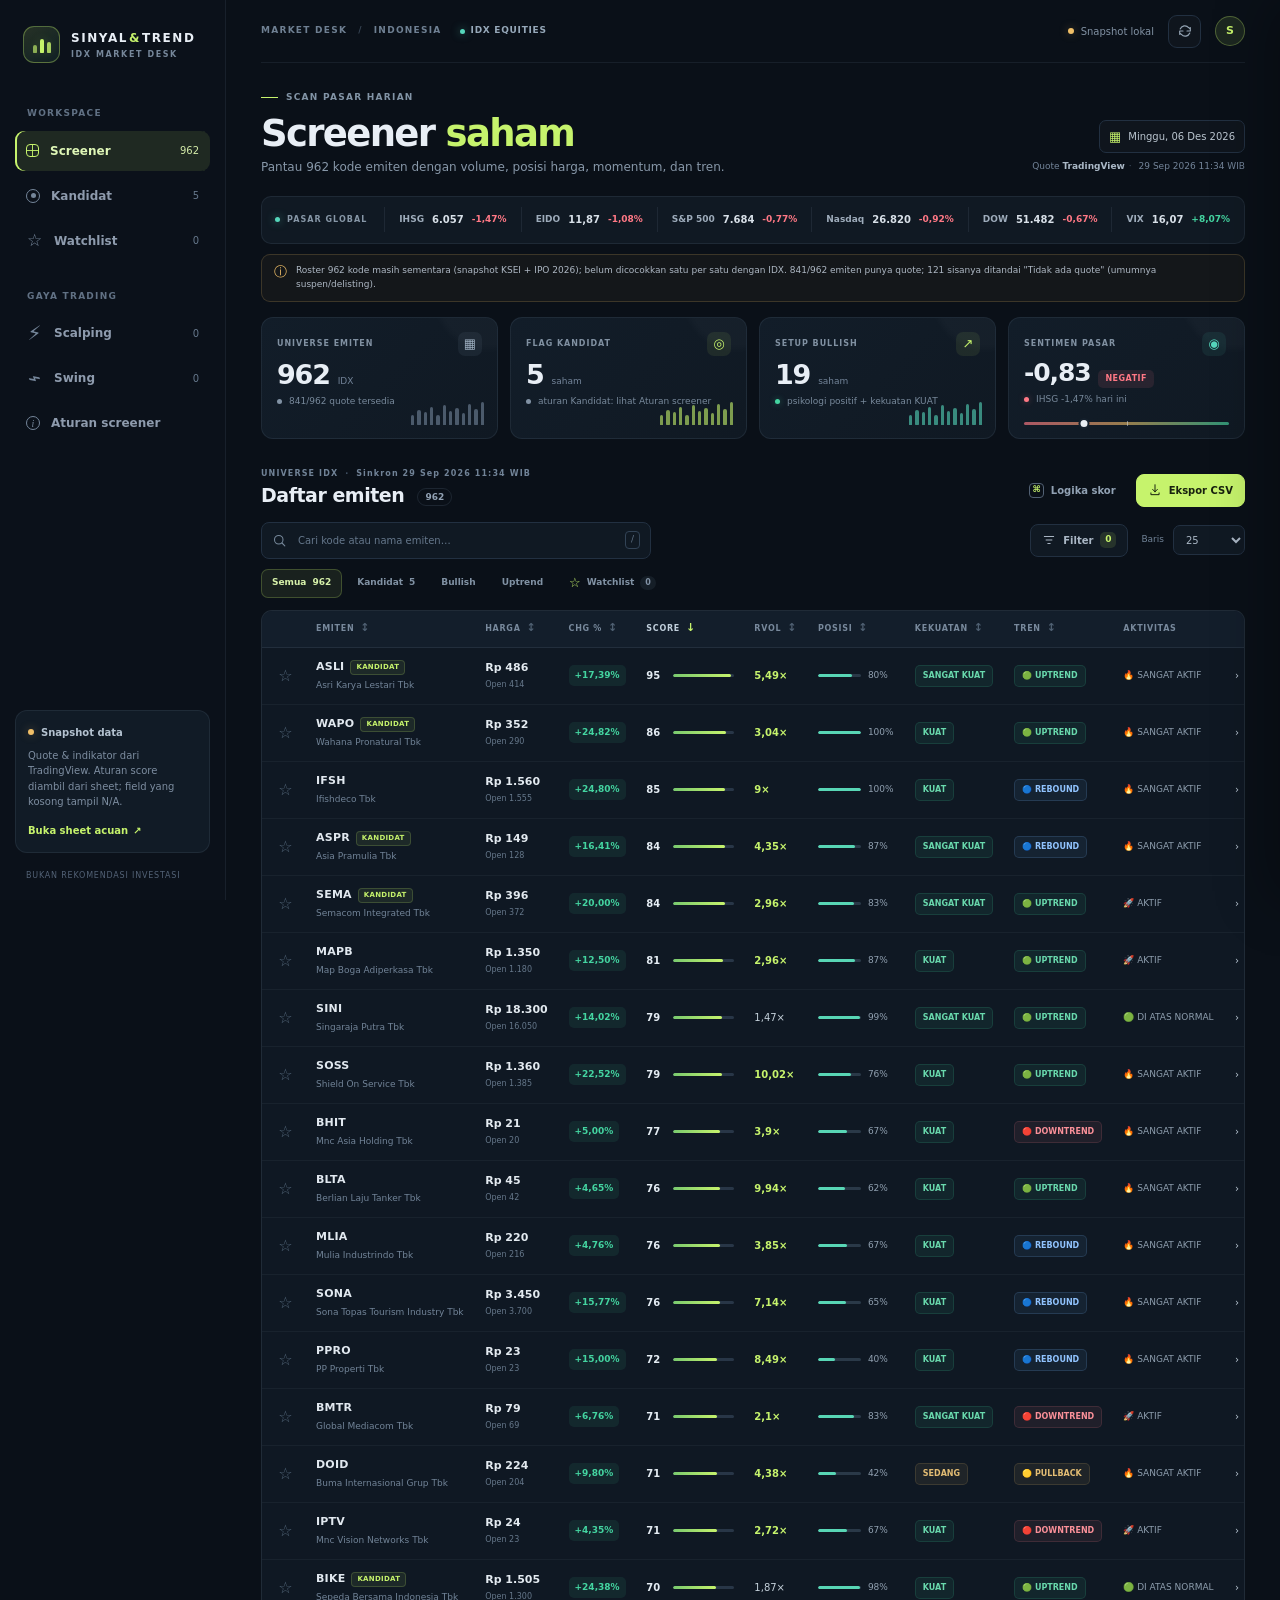
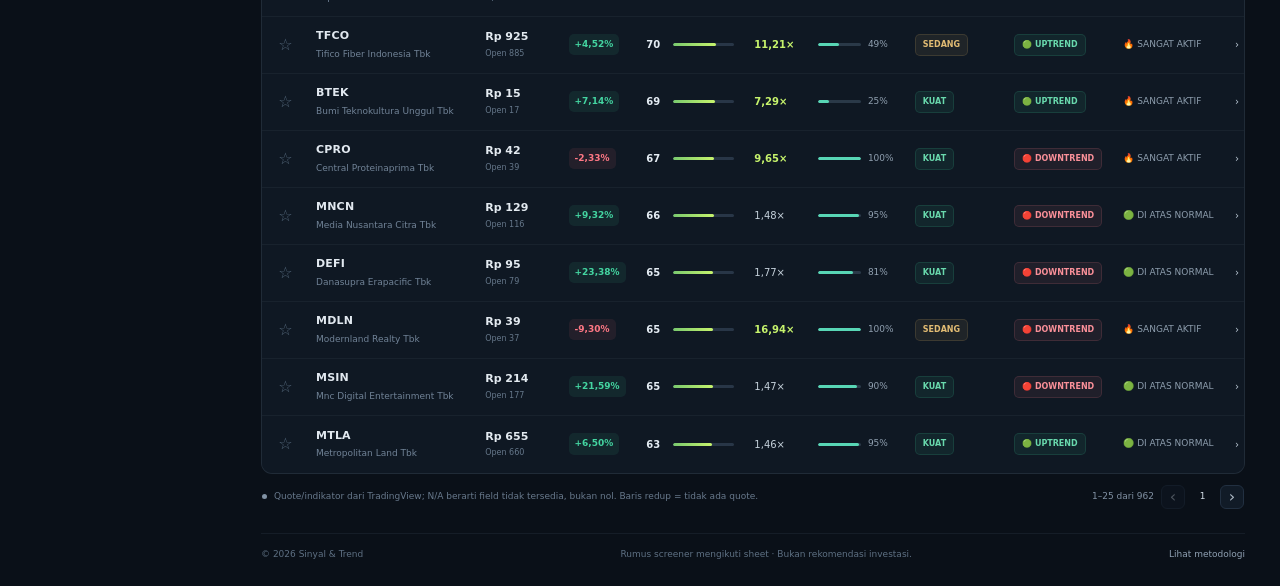
==== commit 901d137d: "Add files via upload" ====
--- a/index.template.html
+++ b/index.template.html
@@ -28,13 +28,13 @@
         </button>
       </nav>
 
-      <div class="side-label side-label-spaced">ANALISIS</div>
+      <div class="side-label side-label-spaced">GAYA TRADING</div>
       <nav class="side-nav">
-        <button class="nav-item" data-nav="bullish" type="button">
-          <span class="nav-icon icon-pulse" aria-hidden="true">↗</span><span>Sinyal bullish</span>
-        </button>
-        <button class="nav-item" data-nav="uptrend" type="button">
-          <span class="nav-icon icon-trend" aria-hidden="true">⌁</span><span>Tren naik</span>
+        <button class="nav-item" data-nav="scalping" type="button" title="Momentum intraday, likuid, volume ramai">
+          <span class="nav-icon icon-pulse" aria-hidden="true">⚡</span><span>Scalping</span><span class="nav-count" id="side-scalping">—</span>
+        </button>
+        <button class="nav-item" data-nav="swing" type="button" title="Tren naik / koreksi sehat, cocok ditahan beberapa hari">
+          <span class="nav-icon icon-trend" aria-hidden="true">⌁</span><span>Swing</span><span class="nav-count" id="side-swing">—</span>
         </button>
         <button class="nav-item" id="rules-open" type="button">
           <span class="nav-icon icon-info" aria-hidden="true">i</span><span>Aturan screener</span>
@@ -141,9 +141,6 @@
           <button class="filter-tab" id="candidate-tab" data-filter="candidate" type="button" role="tab" aria-selected="false" disabled title="Aturan kandidat historis belum tersedia">Kandidat <span id="tab-candidate-count">N/A</span></button>
           <button class="filter-tab" data-filter="bullish" type="button" role="tab" aria-selected="false">Bullish</button>
           <button class="filter-tab" data-filter="uptrend" type="button" role="tab" aria-selected="false">Uptrend</button>
-          <button class="filter-tab" data-filter="pullback" type="button" role="tab" aria-selected="false">Pullback</button>
-          <button class="filter-tab" data-filter="rebound" type="button" role="tab" aria-selected="false">Rebound</button>
-          <button class="filter-tab" data-filter="downtrend" type="button" role="tab" aria-selected="false">Downtrend</button>
           <button class="filter-tab watch-tab" data-filter="watchlist" type="button" role="tab" aria-selected="false"><span>☆</span> Watchlist <span id="tab-watchlist-count">0</span></button>
         </div>
 
@@ -211,6 +208,8 @@
         <article class="rule-item"><span class="rule-number">04</span><div><h3>Fast Trade</h3><p>Skor gabungan volatilitas (hingga 30 poin), harga di atas open (30 poin), dan RVOL (hingga 40 poin). Skor 80+ ditandai Hot Scalp; 50–79 Aktif Trading; di bawah 50 Skip/Sepi.</p></div></article>
         <article class="rule-item"><span class="rule-number">05</span><div><h3>Tren MA20/50 & valuasi</h3><p>Tren mengikuti cabang formula sheet dengan harga terakhir dan MA20/MA50 TradingView. Valuasi menerapkan ambang P/E yang sama, tetapi median dihitung ulang dari P/E positif yang tersedia di scan—bukan dari 489 baris contoh. Emiten dengan P/E kosong atau negatif diberi label “Rugi / No Data”, sama seperti di sheet.</p></div></article>
         <article class="rule-item"><span class="rule-number">06</span><div><h3>Flag kandidat & dekat high</h3><p>Rumus flag kandidat tidak ada di sheet, jadi aturannya dibuat sendiri: psikologi positif (Akumulasi/Breakout/Bullish) <b>dan</b> kekuatan KUAT, RVOL ≥ 1,5×, posisi harga ≥ 70%, nilai transaksi ≥ Rp1 miliar, dan tren bukan Downtrend. Ini bukan replika kolom historis sheet. “Close dekat high” adalah aturan transparan: posisi harga ≥98% dari rentang low–high hari ini.</p></div></article>
+        <article class="rule-item"><span class="rule-number">07</span><div><h3>Scalping</h3><p>Untuk trading cepat (masuk-keluar di hari yang sama). Syarat: status <b>Hot Scalp</b> (Fast Trade ≥ 80), RVOL ≥ 1,5×, nilai transaksi ≥ Rp5 miliar agar mudah keluar, posisi harga ≥ 60% dari range hari ini, dan naik hari ini tetapi tidak lebih dari 20% (menghindari saham yang sudah ARA/rawan kejar harga).</p></div></article>
+        <article class="rule-item"><span class="rule-number">08</span><div><h3>Swing</h3><p>Untuk hold beberapa hari sampai minggu. Syarat: tren <b>Uptrend</b> dengan harga tidak lebih dari 10% di atas MA20 (tidak mengejar), atau <b>Pullback</b> yang masih di atas MA50 (koreksi sehat). Nilai transaksi ≥ Rp2 miliar, RVOL ≥ 0,8×, psikologi bukan Sell Off/Distribusi/Lemah Sepi, kekuatan bukan Lemah, dan tidak turun lebih dari 3% hari ini. Rebound dan Downtrend tidak dimasukkan.</p></div></article>
       </div>
       <div class="rules-caveat"><span>ⓘ</span><p>Scan TradingView terakhir memuat 845 instrumen; 4 tidak cocok dengan roster sementara dan dikecualikan, sehingga 841/962 kode memiliki quote saat snapshot ini. Cakupan dapat berubah. Data dapat tertunda dan bukan rekomendasi investasi; verifikasi kode/quote dengan sumber resmi sebelum mengambil keputusan.</p></div>
     </div>
